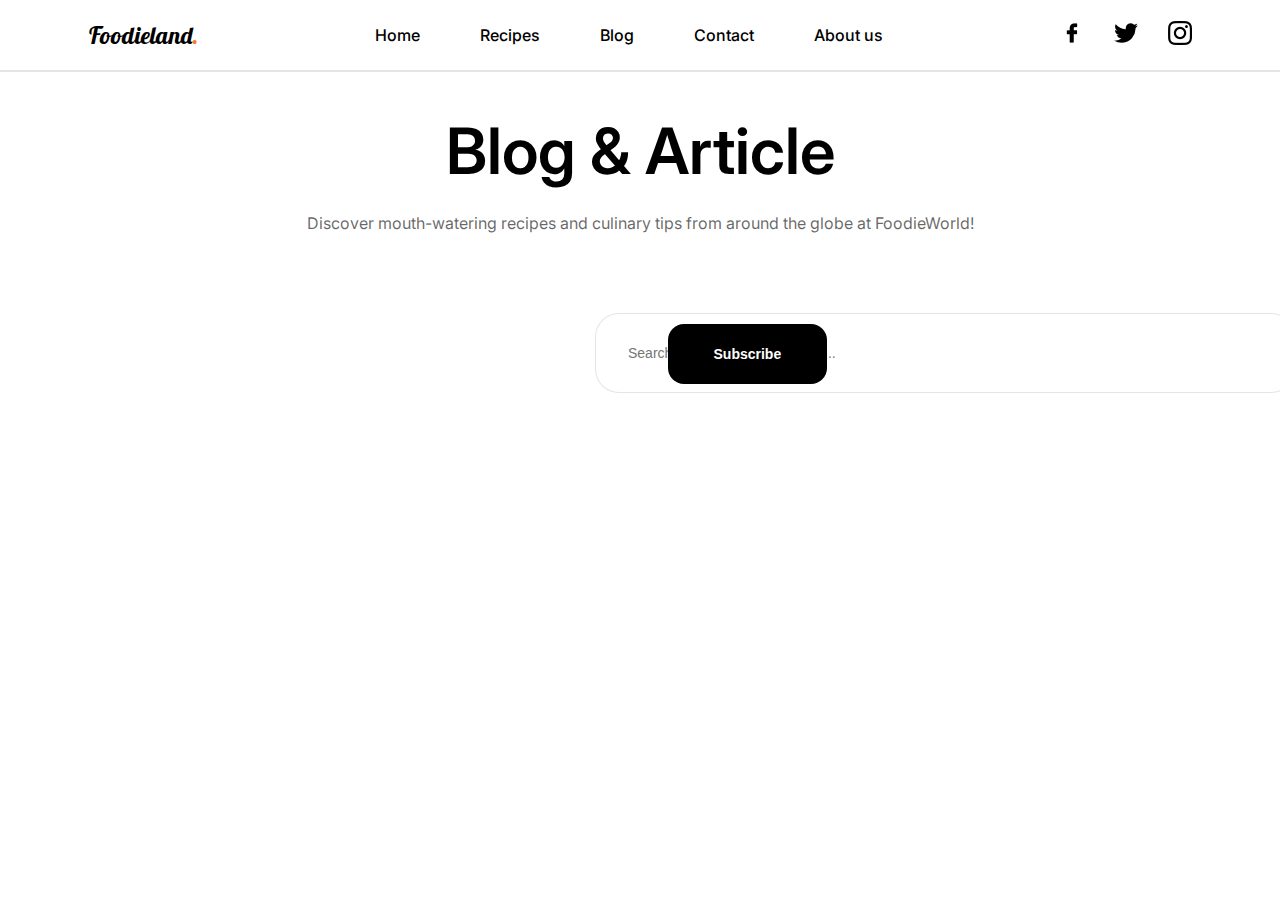
==== Blog.html @ c4a737d3 "blog page - blog section done" ====
<!DOCTYPE html>
<html lang="en">
  <head>
    <meta charset="UTF-8" />
    <meta name="viewport" content="width=device-width, initial-scale=1.0" />
    <link rel="stylesheet" href="./CSS_File/main.css" />
    <link rel="stylesheet" href="./CSS_File/blog.css" />
    <link
      rel="shortcut icon"
      href="./assets/title_icon.png"
      type="image/x-icon"
    />
    <title>FoodieWorld</title>
  </head>

  <body>
    <header>
      <!-- nav-bar section start  -->
      <nav>
        <h3>Foodieland<span>.</span></h3>
        <ul>
          <li><a href="index.html">Home</a></li>
          <li><a href="Recipe.html">Recipes</a></li>
          <li><a href="Blog.html">Blog</a></li>
          <li><a href="">Contact</a></li>
          <li><a href="">About us</a></li>
        </ul>
        <div class="nav-social">
          <a href=""><img src="./assets/facebook.png" alt="" /></a>
          <a href=""><img src="./assets/twitter.png" alt="" /></a>
          <a href=""><img src="./assets/instagram-black.png" alt="" /></a>
        </div>
      </nav>
      <!-- nav-bar section end -->

      <!-- horizontal line  -->
      <div class="hr"></div>

      <!-- blog and article section start  -->
      <section class="blog-container">
        <h1 class="heading">Blog & Article</h1>
        <p class="text">
          Discover mouth-watering recipes and culinary tips from around the
          globe at FoodieWorld!
        </p>

        <div class="inbox-container">
          <input type="email" placeholder="Search article, news or recipe......" />
          <button>Subscribe</button>
        </div>
      </section>
      <!-- blog and article section end -->
    </header>

    <main></main>

    <footer>
      <!-- inbox section start  -->
      <!-- <section class="inbox-container">
        <h2 class="heading">Deliciousness to your inbox</h2>
        <p class="text">
          Brings mouthwatering recipes, food inspiration, and irresistible
          flavors directly to your email, making mealtime a delightful
          experience. Savor the convenience of curated culinary delights at your
          fingertips
        </p>
        <input type="email" placeholder="Your email address..." />
        <button>Subscribe</button>
        <img class="inbox-img-1" src="./assets/kisspng-salad.png" alt="" />
        <img class="inbox-img-2" src="./assets/rucola.png" alt="" />
        <img class="inbox-img-3" src="./assets/Photo-plate.png" alt="" />
      </section> -->
      <!-- inbox section end  -->

      <!-- footer section start  -->
      <!-- <section class="footer-container">
        <div class="footer-header">
          <div>
            <h5>Foodieland<span>.</span></h5>
            <p class="text">Serving delicious moments, one bite at a time</p>
          </div>
          <ul>
            <li><a href="Recipe.html">Recipes</a></li>
            <li><a href="">Blog</a></li>
            <li><a href="">Contact</a></li>
            <li><a href="">About us</a></li>
          </ul>
        </div>
        <div class="hr"></div>
        <div class="footer-footer">
          <p>© 2020 Flowbase. Powered by <span>Webflow</span></p>
          <div class="footer-social">
            <a href=""><img src="./assets/facebook.png" alt="" /></a>
            <a href=""><img src="./assets/twitter.png" alt="" /></a>
            <a href=""><img src="./assets/instagram-black.png" alt="" /></a>
          </div>
        </div>
      </section> -->
      <!-- footer section end  -->
    </footer>
  </body>
</html>
---- CSS_File/main.css ----
@import url("https://fonts.googleapis.com/css2?family=Inter:ital,opsz,wght@0,14..32,100..900;1,14..32,100..900&display=swap");

@import url("https://fonts.googleapis.com/css2?family=Lobster&display=swap");

* {
  margin: 0;
  padding: 0;
  box-sizing: border-box;
}

body {
  font-family: "Inter", sans-serif;
}

/* common parts  */

.heading {
  color: black;
  font-size: 48px;
  font-weight: 600;
}

.text {
  color: #00000099;
  font-size: 16px;
  font-weight: 400;
}

/* nav-bar section  */

nav {
  display: flex;
  justify-content: space-around;
  align-items: center;
  padding: 20px 0;
}

nav > h3 {
  color: black;
  font-size: 24px;
  font-weight: 400;
  font-family: Lobster;
}

nav > h3 > span {
  color: #ff7426;
}

nav > ul {
  display: flex;
  gap: 60px;
}

nav > ul > li {
  list-style: none;
}

nav > ul > li > a {
  color: black;
  font-size: 16px;
  font-weight: 500;
  text-decoration: none;
}

.nav-social {
  display: flex;
  gap: 30px;
}

/* ------------- */

.hr {
  width: 100%;
  margin-bottom: 40px;
  border: 0.1px solid #0000001a;
}

/* footer section  */

.footer-header {
  display: flex;
  justify-content: space-around;
  align-items: center;
}

.footer-header h5 {
  font-family: Lobster;
  color: black;
  font-size: 24px;
  font-weight: 400;
}

.footer-header p {
  padding: 20px 0;
}

.footer-header h5 > span {
  color: #ff7426;
}

.footer-header ul {
  color: black;
  font-size: 16px;
  font-weight: 700;
  display: flex;
  gap: 30px;
}

.footer-header li {
  list-style: none;
}

.footer-header a {
  color: black;
  text-decoration: none;
}

.footer-footer {
  display: flex;
  justify-content: end;
  gap: 32%;
}

.footer-footer > p {
  width: fit-content;
  font-size: 18px;
  font-weight: 400;
  margin-bottom: 20px;
}

.footer-footer > p > span {
  color: #ff7967;
}

.footer-social > a {
  margin-right: 30px;
}

/* banner person  */

.banner-person {
  display: flex;
  align-items: center;
  gap: 16px;
}

.banner-person-details h5 {
  color: black;
  font-size: 16px;
  font-weight: 700;
  padding-bottom: 8px;
}

.banner-person-details p {
  color: #00000099;
  font-size: 14px;
  font-weight: 500;
}

/* recipe common card  */

.recipe-card-6 {
  max-width: 400px;
  height: 434px;
  padding: 16px;
  border-radius: 30px;
  background-image: linear-gradient(#e7f9fd00, #e7f9fd);
  position: relative;
  text-align: center;
  background-image: linear-gradient(#357355, #1d483b);
  border-radius: 0;
}

.recipe-card-6 h3 {
  font-family: Lobster;
  color: white;
  font-size: 24px;
  font-weight: 400;
}

.recipe-card-6 img {
  height: 300px;
}

.recipe-card-6 p {
  color: #ffffff99;
  font-size: 14px;
  font-weight: 500;
}

/* inbox section  */

.inbox-container {
  text-align: center;
  padding: 80px 345px;
  margin: 0 250px;
  border-radius: 60px;
  background-color: #e7f9fd;
  position: relative;
  margin-bottom: 100px;
}

.inbox-container p {
  width: 620px;
  padding: 24px 0 50px;
  margin: auto;
}

.inbox-container input {
  width: 480px;
  height: 80px;
  color: #00000066;
  font-size: 14px;
  font-weight: 500;
  padding: 32px;
  border-radius: 24px;
  border: none;
  background-color: white;
}

.inbox-container button {
  color: white;
  font-size: 14px;
  font-weight: 600;
  padding: 22px 46px;
  border: none;
  border-radius: 16px;
  background-color: black;
  position: absolute;
  bottom: 21%;
  right: 33.5%;
}

.inbox-container button:hover {
  cursor: pointer;
}

.inbox-img-1 {
  position: absolute;
  bottom: 0;
  left: 0;
  border-radius: 0 0 0 60px;
}

.inbox-img-2 {
  position: absolute;
  bottom: 20%;
  right: 19%;
}

.inbox-img-3 {
  position: absolute;
  bottom: 0;
  right: 0;
  border-radius: 0 0 60px 0;
}

/* delicious card container section  */

.delicious-card-container {
  width: fit-content;
  display: grid;
  grid-template-columns: repeat(4, 1fr);
  margin: auto;
  gap: 50px;
}

.delicious-card {
  width: 290px;
}

.delicious-card img {
  border-radius: 20px;
}

.delicious-card h5 {
  font-size: 18px;
  font-weight: 600;
  padding: 10px 0 20px;
}


/* recipe flex  */
.recipe-content {
  display: flex;
  justify-content: start;
  align-items: center;
  gap: 30px;
}

.recipe-time,
.recipe-eat {
  display: flex;
  justify-content: center;
  align-items: center;
  gap: 10px;
}









/* Responsive section  */

@media screen and (max-width: 576px) {
  /* nav-bar section  */

  nav {
    justify-content: space-between;
    margin: 0 16px;
  }

  nav > ul {
    display: none;
  }

  /* footer section  */

  .footer-header {
    flex-direction: column;
  }

  .footer-header ul {
    padding-bottom: 30px;
  }

  .footer-footer {
    justify-content: center;
    gap: 10px;
  }

  .footer-footer p {
    font-size: 14px;
  }

  .footer-social > a {
    margin: 0;
    margin-left: 7px;
  }

  .footer-social img {
    height: 20px;
    gap: 10px;
  }

  /* inbox section  */

  .inbox-container {
    margin: 0 16px 50px;
    padding: 20px;
    border-radius: 0;
  }

  .inbox-container h2 {
    font-size: 24px;
  }

  .inbox-container p {
    width: 100%;
  }

  .inbox-container input {
    width: 100%;
    height: 50px;
  }

  .inbox-container button {
    position: relative;
    margin-left: 200px;
    margin-top: 20px;
    padding: 20px 32px;
  }

  .inbox-container img {
    width: 20%;
    border-radius: 0;
  }

  .inbox-img-2 {
    top: 40%;
    right: 10%;
  }
  
  /* delicious card container section  */

  .delicious-card-container {
    grid-template-columns: repeat(1, 1fr);
    margin: auto;
    gap: 50px;
  }



}
---- CSS_File/blog.css ----
/* blog and acticle section  */

.blog-container h1 {
  font-size: 64px;
  text-align: center;
}

.blog-container p {
  text-align: center;
  padding-top: 24px;
}

.inbox-container {
  background-color: white;
}

.inbox-container input {
  border: 1px solid #0000001a;
  width: 700px;
}

.inbox-container button {
  bottom: 37%;
  right: 26%;
}

@media screen and (max-width: 576px) {
  /* blog and article section  */

  .blog-container h1 {
    font-size: 48px;
   
  }

  .blog-container p {
    margin: 0 16px;
  }

  .inbox-container input {
    width: 100%;
  }

  .inbox-container button {
    right: 35%;
  }
}
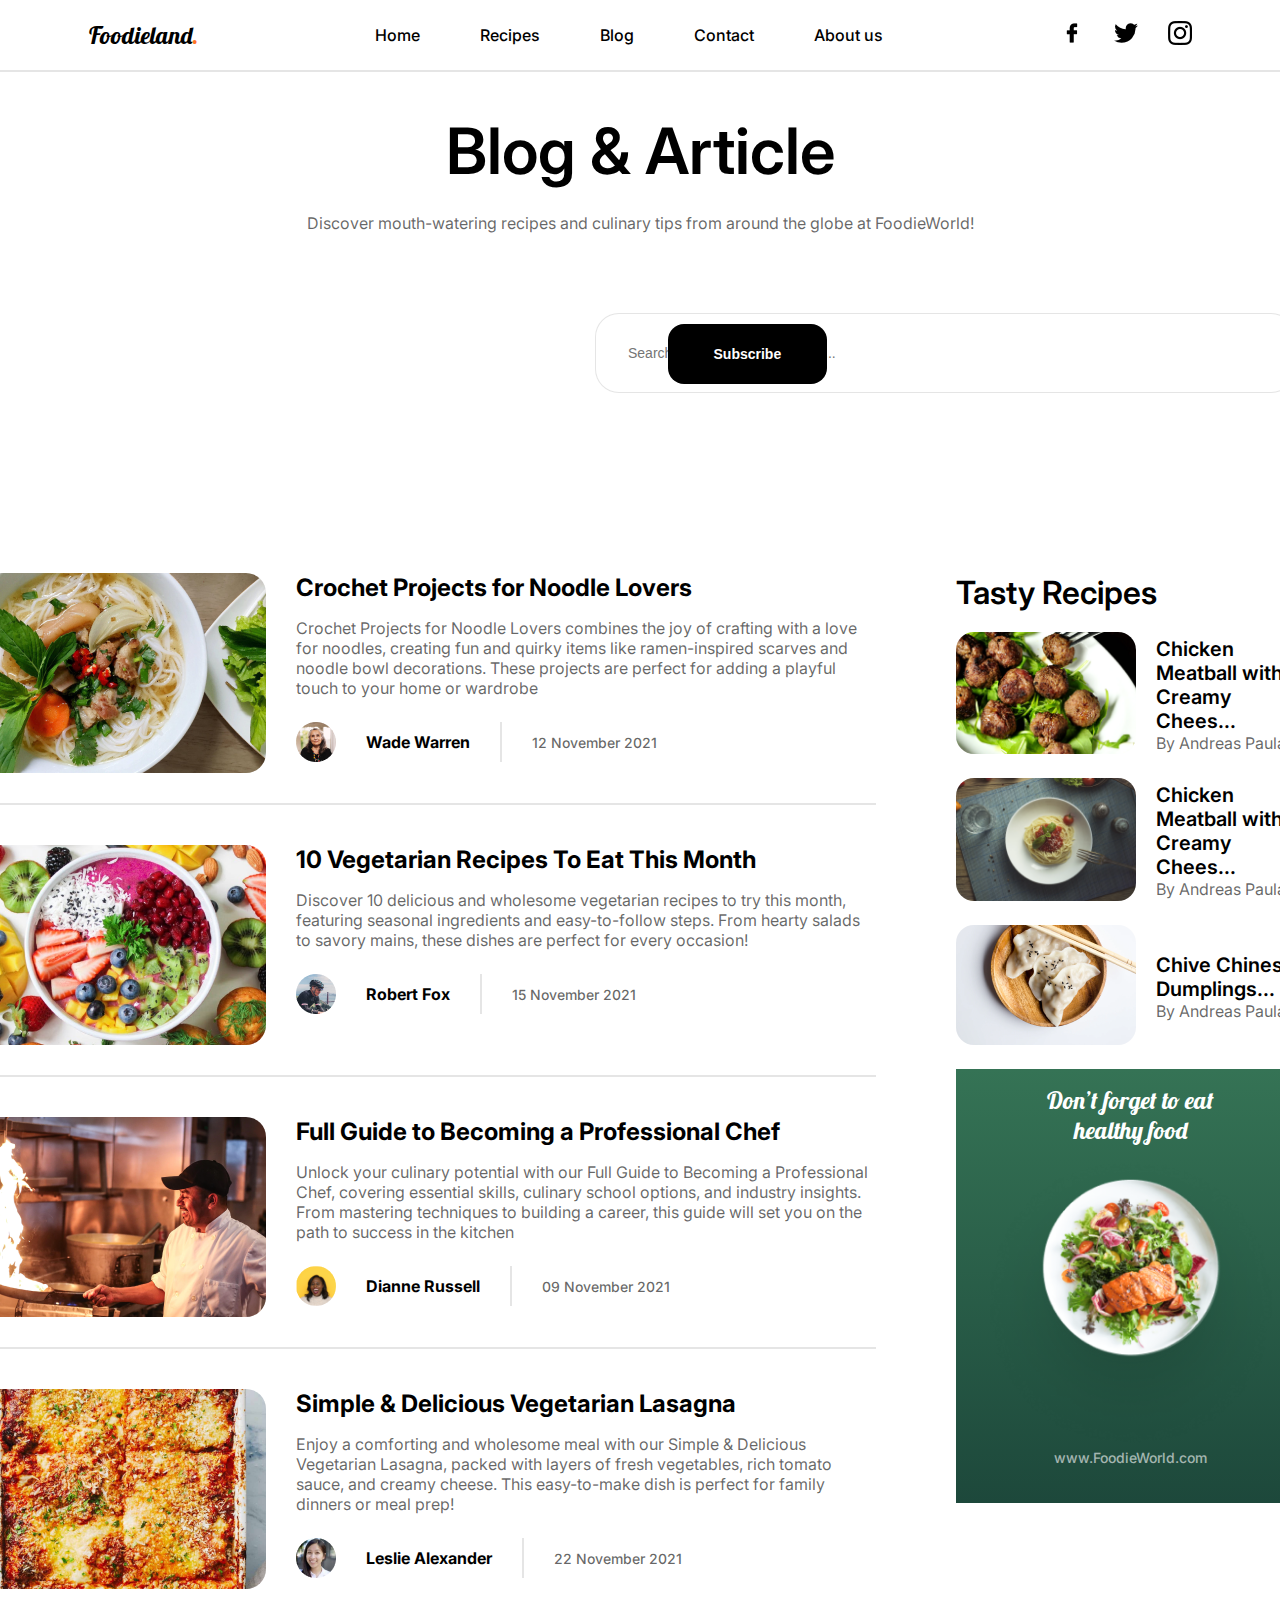
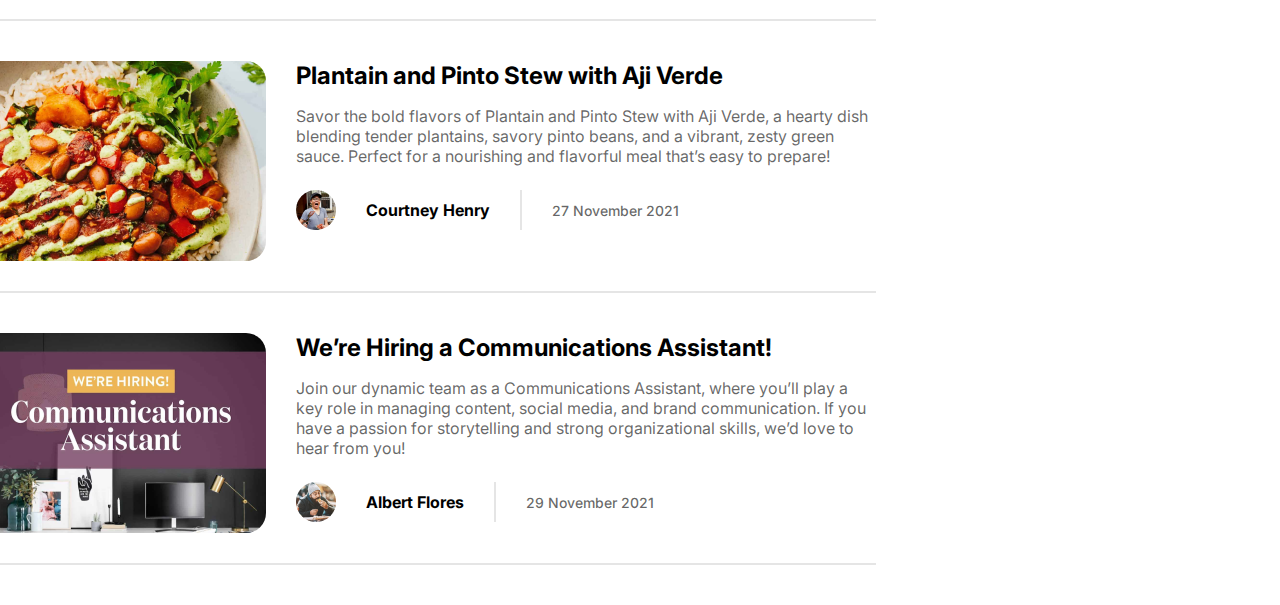
==== commit 458e21c1: "fav recipe section done" ====
--- a/Blog.html
+++ b/Blog.html
@@ -45,14 +45,193 @@
         </p>
 
         <div class="inbox-container">
-          <input type="email" placeholder="Search article, news or recipe......" />
+          <input
+            type="email"
+            placeholder="Search article, news or recipe......"
+          />
           <button>Subscribe</button>
         </div>
       </section>
       <!-- blog and article section end -->
     </header>
 
-    <main></main>
+    <main>
+      <!-- fav recipe section start  -->
+      <section class="fav-recipe-container">
+        <div class="fav-recipe-content">
+          <div class="fav-recipe-card">
+            <img src="assets/ramen-soup.png" alt="" />
+            <div class="fav-recipe-details">
+              <h2>Crochet Projects for Noodle Lovers</h2>
+              <p class="text">
+                Crochet Projects for Noodle Lovers combines the joy of crafting
+                with a love for noodles, creating fun and quirky items like
+                ramen-inspired scarves and noodle bowl decorations. These
+                projects are perfect for adding a playful touch to your home or
+                wardrobe
+              </p>
+              <div class="fav-recipe-person">
+                <img src="assets/wade.png" alt="" />
+                <h5>Wade Warren</h5>
+                <div class="vertical-hr"></div>
+                <p>12 November 2021</p>
+              </div>
+            </div>
+          </div>
+
+          <div class="hr"></div>
+
+          <div class="fav-recipe-card">
+            <img src="assets/fruit-salad.png" alt="" />
+            <div class="fav-recipe-details">
+              <h2>10 Vegetarian Recipes To Eat This Month</h2>
+              <p class="text">
+                Discover 10 delicious and wholesome vegetarian recipes to try
+                this month, featuring seasonal ingredients and easy-to-follow
+                steps. From hearty salads to savory mains, these dishes are
+                perfect for every occasion!
+              </p>
+              <div class="fav-recipe-person">
+                <img src="assets/robert.png" alt="" />
+                <h5>Robert Fox</h5>
+                <div class="vertical-hr"></div>
+                <p>15 November 2021</p>
+              </div>
+            </div>
+          </div>
+
+          <div class="hr"></div>
+
+          <div class="fav-recipe-card">
+            <img src="assets/man_cooking.png" alt="" />
+            <div class="fav-recipe-details">
+              <h2>Full Guide to Becoming a Professional Chef</h2>
+              <p class="text">
+                Unlock your culinary potential with our Full Guide to Becoming a
+                Professional Chef, covering essential skills, culinary school
+                options, and industry insights. From mastering techniques to
+                building a career, this guide will set you on the path to
+                success in the kitchen
+              </p>
+              <div class="fav-recipe-person">
+                <img src="assets/dianne.png" alt="" />
+                <h5>Dianne Russell</h5>
+                <div class="vertical-hr"></div>
+                <p>09 November 2021</p>
+              </div>
+            </div>
+          </div>
+
+          <div class="hr"></div>
+
+          <div class="fav-recipe-card">
+            <img src="assets/lasagna.png" alt="" />
+            <div class="fav-recipe-details">
+              <h2>Simple & Delicious Vegetarian Lasagna</h2>
+              <p class="text">
+                Enjoy a comforting and wholesome meal with our Simple &
+                Delicious Vegetarian Lasagna, packed with layers of fresh
+                vegetables, rich tomato sauce, and creamy cheese. This
+                easy-to-make dish is perfect for family dinners or meal prep!
+              </p>
+              <div class="fav-recipe-person">
+                <img src="assets/leslie.png" alt="" />
+                <h5>Leslie Alexander</h5>
+                <div class="vertical-hr"></div>
+                <p>22 November 2021</p>
+              </div>
+            </div>
+          </div>
+
+          <div class="hr"></div>
+
+          <div class="fav-recipe-card">
+            <img src="assets/pinto-stew.png" alt="" />
+            <div class="fav-recipe-details">
+              <h2>Plantain and Pinto Stew with Aji Verde</h2>
+              <p class="text">
+                Savor the bold flavors of Plantain and Pinto Stew with Aji
+                Verde, a hearty dish blending tender plantains, savory pinto
+                beans, and a vibrant, zesty green sauce. Perfect for a
+                nourishing and flavorful meal that’s easy to prepare!
+              </p>
+              <div class="fav-recipe-person">
+                <img src="assets/henry.png" alt="" />
+                <h5>Courtney Henry</h5>
+                <div class="vertical-hr"></div>
+                <p>27 November 2021</p>
+              </div>
+            </div>
+          </div>
+
+          <div class="hr"></div>
+
+          <div class="fav-recipe-card">
+            <img src="assets/commun-assistant.png" alt="" />
+            <div class="fav-recipe-details">
+              <h2>We’re Hiring a Communications Assistant!</h2>
+              <p class="text">
+                Join our dynamic team as a Communications Assistant, where
+                you’ll play a key role in managing content, social media, and
+                brand communication. If you have a passion for storytelling and
+                strong organizational skills, we’d love to hear from you!
+              </p>
+              <div class="fav-recipe-person">
+                <img src="assets/albert.png" alt="" />
+                <h5>Albert Flores</h5>
+                <div class="vertical-hr"></div>
+                <p>29 November 2021</p>
+              </div>
+            </div>
+          </div>
+
+          <div class="hr"></div>
+        </div>
+
+        <div class="other-recipe-section">
+          <h1>Tasty Recipes</h1>
+
+          <div class="other-recipe-content">
+            <div class="other-recipe">
+              <div class="recipe-img">
+                <img src="assets/meat-ball.png" alt="" />
+              </div>
+              <div class="recipe-info">
+                <h3>Chicken Meatball with Creamy Chees...</h3>
+                <p class="text">By Andreas Paula</p>
+              </div>
+            </div>
+
+            <div class="other-recipe">
+              <div class="recipe-img">
+                <img src="assets/pasta.png" alt="" />
+              </div>
+              <div class="recipe-info">
+                <h3>Chicken Meatball with Creamy Chees...</h3>
+                <p class="text">By Andreas Paula</p>
+              </div>
+            </div>
+
+            <div class="other-recipe">
+              <div class="recipe-img">
+                <img src="assets/dumplings.png" alt="" />
+              </div>
+              <div class="recipe-info">
+                <h3>Chive Chinese Dumplings...</h3>
+                <p class="text">By Andreas Paula</p>
+              </div>
+            </div>
+
+            <div class="recipe-card-6">
+              <h3>Don’t forget to eat <br />healthy food</h3>
+              <img src="./assets/image.png" alt="" />
+              <p>www.FoodieWorld.com</p>
+            </div>
+          </div>
+        </div>
+      </section>
+      <!-- fav recipe section end  -->
+    </main>
 
     <footer>
       <!-- inbox section start  -->
--- a/CSS_File/main.css
+++ b/CSS_File/main.css
@@ -297,6 +297,35 @@
 }
 
 
+/* other recipes section  */
+.other-recipe-section {
+  width: 400px;
+}
+
+.other-recipe-section h1 {
+  color: #000;
+  font-size: 32px;
+  font-weight: 600;
+  padding-bottom: 20px;
+}
+
+.other-recipe {
+  display: flex;
+  align-items: center;
+  gap: 20px;
+  padding-bottom: 20px;
+}
+
+.recipe-img img {
+  width: 180px;
+  border-radius: 18px;
+}
+
+.recipe-info h3 {
+  color: black;
+  font-size: 20px;
+  font-weight: 600;
+}
 
 
 
@@ -393,6 +422,38 @@
     gap: 50px;
   }
 
-
-
-}
+  /* other recipe section  */
+
+  .other-recipe-section {
+    width: 100%;
+  }
+
+  .other-recipe-content {
+    display: flex;
+    flex-direction: column-reverse;
+  }
+
+  .other-recipe-section h1 {
+    text-align: center;
+    text-decoration: underline;
+  }
+
+  .other-recipe {
+    margin: 0 16px;
+  }
+
+  .recipe-img img {
+    width: 100%;
+  }
+
+  .recipe-card-6 {
+    margin: 0 16px;
+  }
+
+  .recipe-card-6 {
+    margin-bottom: 24px;
+  }
+
+
+
+}
--- a/CSS_File/blog.css
+++ b/CSS_File/blog.css
@@ -24,12 +24,60 @@
   right: 26%;
 }
 
+/* fav recipe section  */
+.fav-recipe-container {
+  display: flex;
+  justify-content: center;
+  align-items: start;
+  gap: 80px;
+}
+
+.fav-recipe-card {
+  width: 900px;
+  display: flex;
+  align-items: start;
+  gap: 30px;
+  margin-bottom: 30px;
+}
+
+.fav-recipe-card > img {
+  border-radius: 20px;
+}
+
+.fav-recipe-person {
+  display: flex;
+  align-items: center;
+  gap: 30px;
+}
+
+.fav-recipe-person h5 {
+  font-size: 16px;
+  font-weight: 700;
+}
+
+.fav-recipe-person > p {
+  color: #00000099;
+  font-size: 14px;
+  font-weight: 500;
+}
+
+.fav-recipe-details > p {
+  padding-top: 16px;
+  padding-bottom: 24px;
+}
+
+.vertical-hr {
+  height: 40px;
+  border: 1px solid #0000001a;
+}
+
+/* Resonsive section  */
+
 @media screen and (max-width: 576px) {
   /* blog and article section  */
 
   .blog-container h1 {
     font-size: 48px;
-   
   }
 
   .blog-container p {
@@ -43,4 +91,33 @@
   .inbox-container button {
     right: 35%;
   }
+
+  /* fav recipe section  */
+  .fav-recipe-container {
+    flex-direction: column-reverse;
+    justify-content: center;
+    align-items: start;
+    gap: 80px;
+  }
+
+  .fav-recipe-card {
+    width: 100%;
+    flex-direction: column;
+    justify-content: center;
+    gap: 16px;
+    margin-bottom: 50px;
+  }
+
+  .fav-recipe-card > img {
+    margin: 0 auto;
+  }
+
+  .fav-recipe-details {
+    text-align: center;
+    margin: 0 16px;
+  }
+
+  .fav-recipe-person {
+    gap: 20px;
+  }
 }
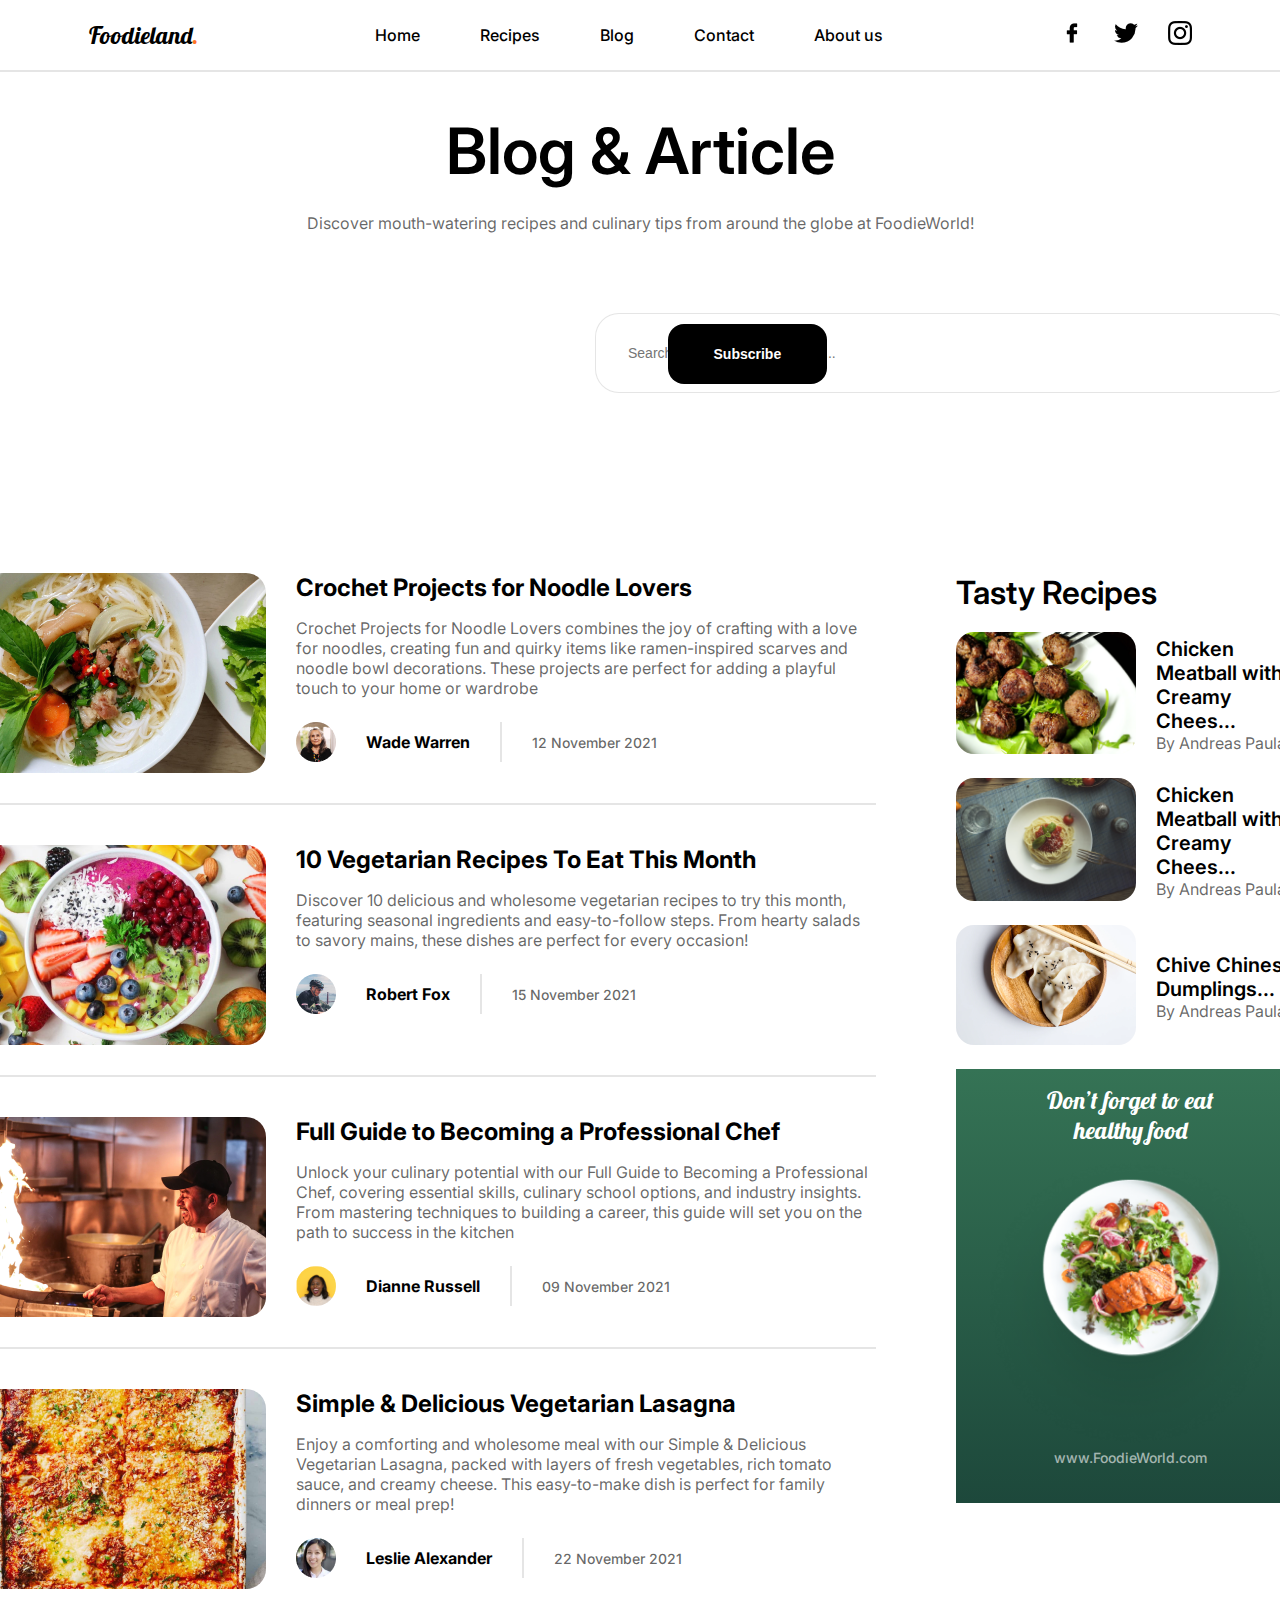
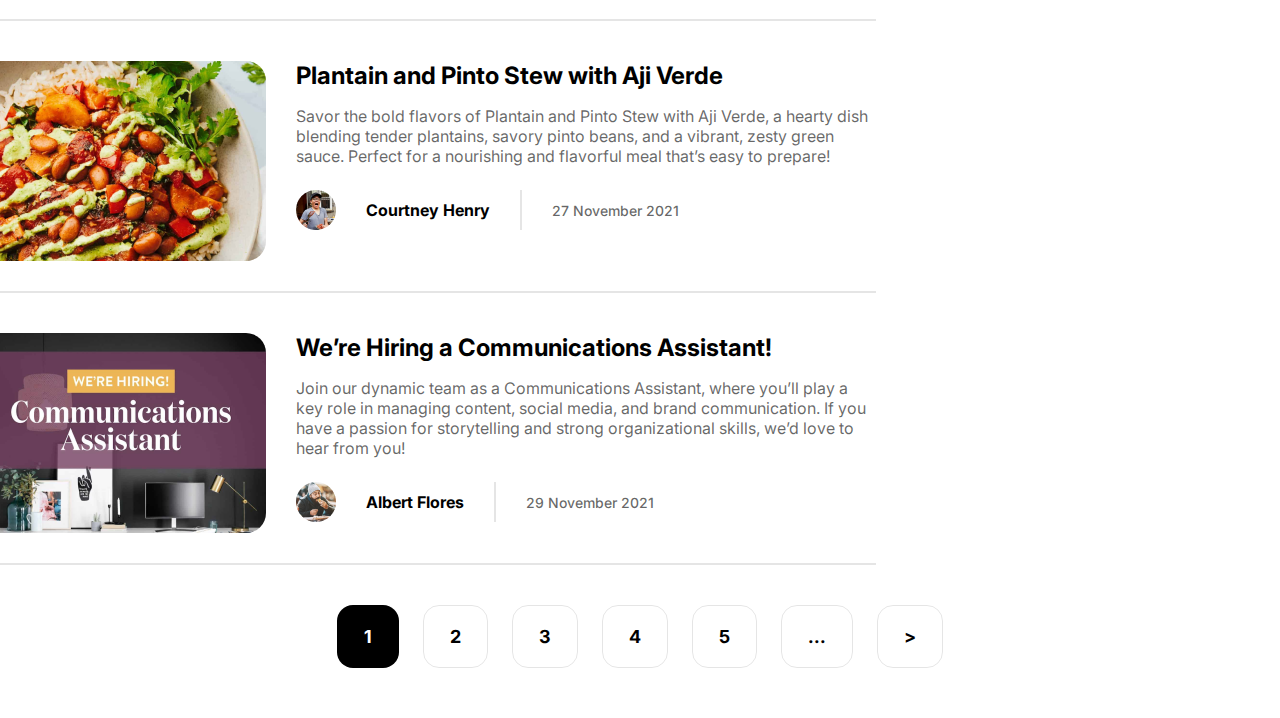
==== commit eea0b6a5: "pagination section done" ====
--- a/Blog.html
+++ b/Blog.html
@@ -231,6 +231,32 @@
         </div>
       </section>
       <!-- fav recipe section end  -->
+
+      <!-- Pagination section start  -->
+       <section class="pagination-container">
+        <div class="pagination-card-1">
+          1
+        </div>
+        <div class="pagination-card-2">
+          2
+        </div>
+        <div class="pagination-card-3">
+          3
+        </div>
+        <div class="pagination-card-4">
+          4
+        </div>
+        <div class="pagination-card-5">
+          5
+        </div>
+        <div class="pagination-card-6">
+          ...
+        </div>
+        <div class="pagination-card-7">
+          >
+        </div>
+       </section>
+      <!-- Pagination section end  -->
     </main>
 
     <footer>
--- a/CSS_File/blog.css
+++ b/CSS_File/blog.css
@@ -71,6 +71,36 @@
   border: 1px solid #0000001a;
 }
 
+/* pagination section */
+
+.pagination-container {
+  display: flex;
+  justify-content: center;
+  gap: 24px;
+  margin-bottom: 50px;
+}
+
+.pagination-card-1,
+.pagination-card-2,
+.pagination-card-3,
+.pagination-card-4,
+.pagination-card-5,
+.pagination-card-6,
+.pagination-card-7 {
+  width: fit-content;
+  font-size: 18px;
+  font-weight: 700;
+  padding: 20px 26px;
+  border-radius: 16px;
+  border: 1px solid #0000001a;
+  cursor: pointer;
+}
+
+.pagination-card-1 {
+  color: white;
+  background-color: black;
+}
+
 /* Resonsive section  */
 
 @media screen and (max-width: 576px) {
@@ -120,4 +150,29 @@
   .fav-recipe-person {
     gap: 20px;
   }
+
+  /* pagination section */
+
+  .pagination-container {
+    display: flex;
+    justify-content: center;
+    gap: 10px;
+    margin-bottom: 50px;
+  }
+
+  .pagination-card-1,
+  .pagination-card-2,
+  .pagination-card-3,
+  .pagination-card-4,
+  .pagination-card-5,
+  .pagination-card-6,
+  .pagination-card-7 {
+    width: fit-content;
+    font-size: 12px;
+    font-weight: 700;
+    padding: 10px 16px;
+    border-radius: 12px;
+    border: 1px solid #0000001a;
+    cursor: pointer;
+  }
 }
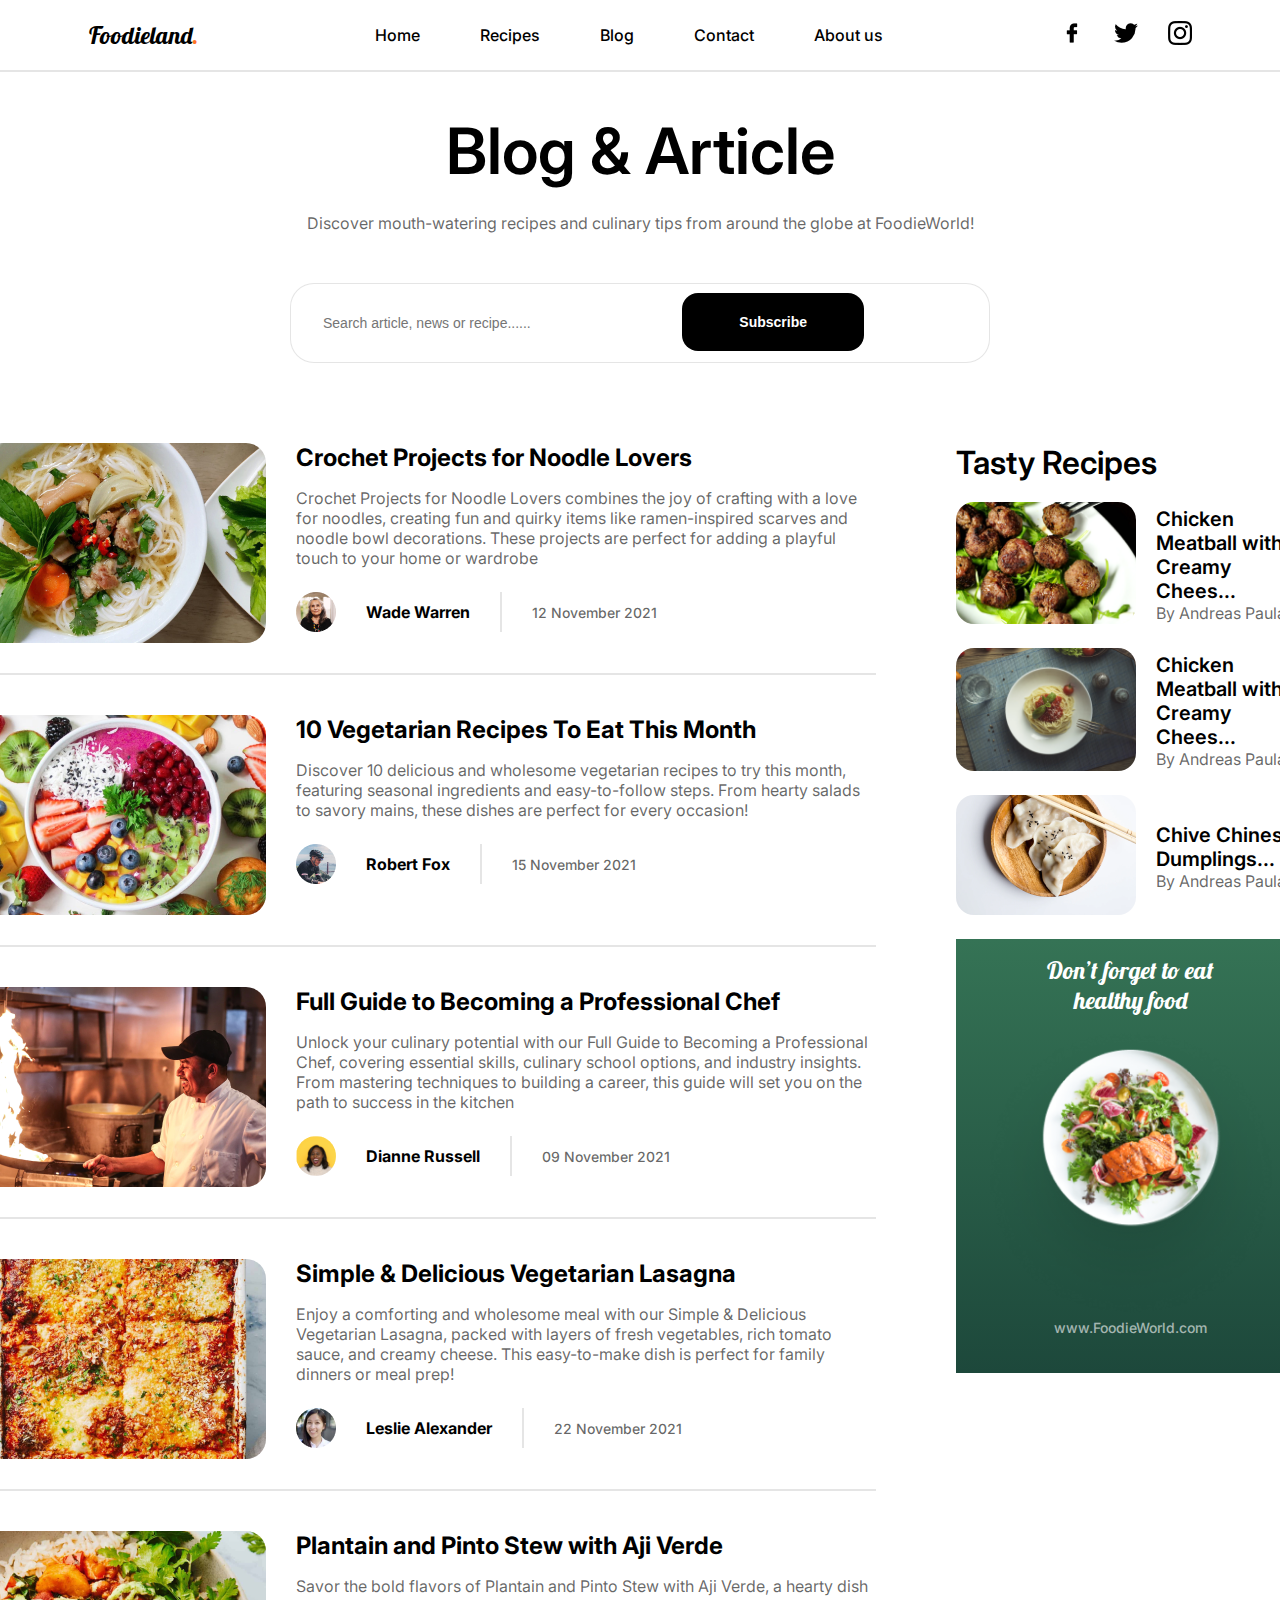
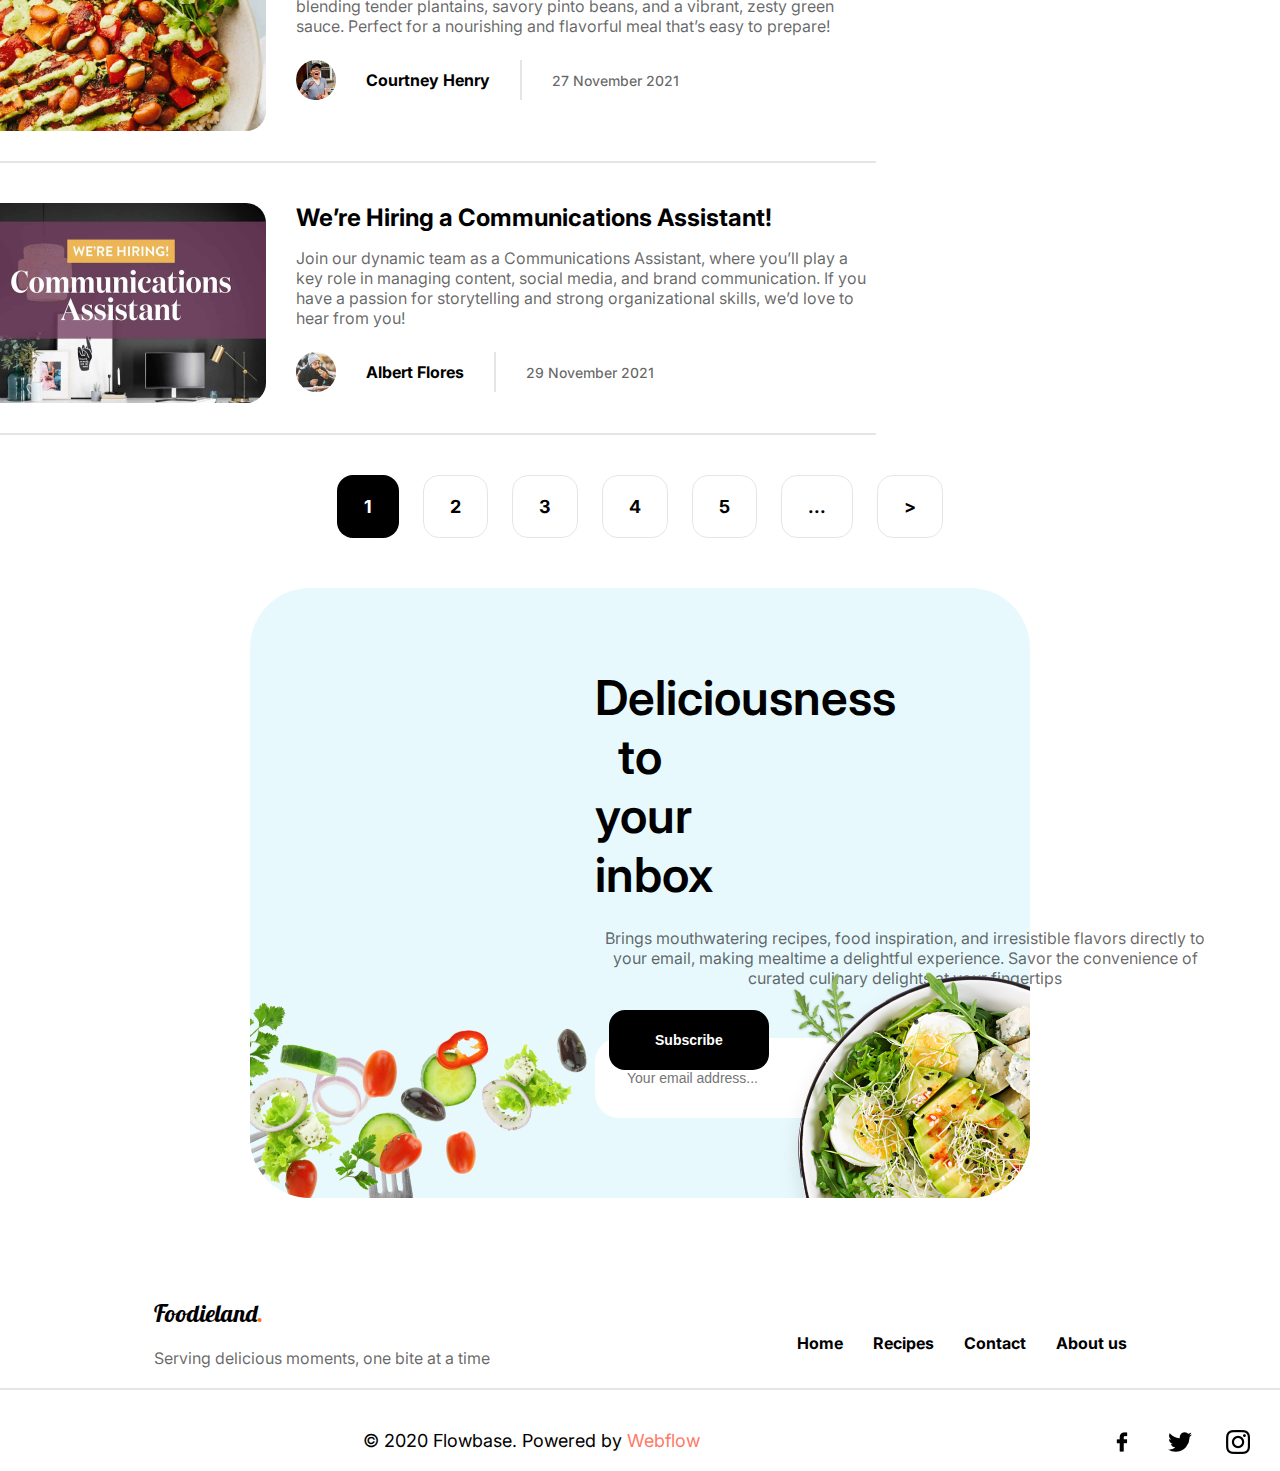
==== commit 9201244b: "fix blog input section and add inbox section and footer section" ====
--- a/Blog.html
+++ b/Blog.html
@@ -44,7 +44,7 @@
           globe at FoodieWorld!
         </p>
 
-        <div class="inbox-container">
+        <div class="blog-input">
           <input
             type="email"
             placeholder="Search article, news or recipe......"
@@ -233,35 +233,21 @@
       <!-- fav recipe section end  -->
 
       <!-- Pagination section start  -->
-       <section class="pagination-container">
-        <div class="pagination-card-1">
-          1
-        </div>
-        <div class="pagination-card-2">
-          2
-        </div>
-        <div class="pagination-card-3">
-          3
-        </div>
-        <div class="pagination-card-4">
-          4
-        </div>
-        <div class="pagination-card-5">
-          5
-        </div>
-        <div class="pagination-card-6">
-          ...
-        </div>
-        <div class="pagination-card-7">
-          >
-        </div>
-       </section>
+      <section class="pagination-container">
+        <div class="pagination-card-1">1</div>
+        <div class="pagination-card-2">2</div>
+        <div class="pagination-card-3">3</div>
+        <div class="pagination-card-4">4</div>
+        <div class="pagination-card-5">5</div>
+        <div class="pagination-card-6">...</div>
+        <div class="pagination-card-7">></div>
+      </section>
       <!-- Pagination section end  -->
     </main>
 
     <footer>
       <!-- inbox section start  -->
-      <!-- <section class="inbox-container">
+      <section class="inbox-container">
         <h2 class="heading">Deliciousness to your inbox</h2>
         <p class="text">
           Brings mouthwatering recipes, food inspiration, and irresistible
@@ -274,19 +260,19 @@
         <img class="inbox-img-1" src="./assets/kisspng-salad.png" alt="" />
         <img class="inbox-img-2" src="./assets/rucola.png" alt="" />
         <img class="inbox-img-3" src="./assets/Photo-plate.png" alt="" />
-      </section> -->
+      </section>
       <!-- inbox section end  -->
 
       <!-- footer section start  -->
-      <!-- <section class="footer-container">
+      <section class="footer-container">
         <div class="footer-header">
           <div>
             <h5>Foodieland<span>.</span></h5>
             <p class="text">Serving delicious moments, one bite at a time</p>
           </div>
           <ul>
+            <li><a href="index.html">Home</a></li>
             <li><a href="Recipe.html">Recipes</a></li>
-            <li><a href="">Blog</a></li>
             <li><a href="">Contact</a></li>
             <li><a href="">About us</a></li>
           </ul>
@@ -300,7 +286,7 @@
             <a href=""><img src="./assets/instagram-black.png" alt="" /></a>
           </div>
         </div>
-      </section> -->
+      </section>
       <!-- footer section end  -->
     </footer>
   </body>
--- a/CSS_File/blog.css
+++ b/CSS_File/blog.css
@@ -10,18 +10,36 @@
   padding-top: 24px;
 }
 
-.inbox-container {
-  background-color: white;
-}
-
-.inbox-container input {
+.blog-input {
+  text-align: center;
+  position: relative;
+  margin: 50px 0 80px;
+}
+
+.blog-input input {
+  color: #00000066;
+  font-size: 14px;
+  font-weight: 500;
+  width: 700px;
+  height: 80px;
+  padding: 32px;
+  border-radius: 24px;
   border: 1px solid #0000001a;
-  width: 700px;
-}
-
-.inbox-container button {
-  bottom: 37%;
-  right: 26%;
+}
+
+.blog-input button {
+  color: white;
+  font-size: 14px;
+  font-weight: 600;
+  padding: 21px 57px;
+  border-radius: 16px;
+  border: none;
+  background-color: black;
+  cursor: pointer;
+
+  position: absolute;
+  bottom: 15%;
+  right: 32.5%;
 }
 
 /* fav recipe section  */
@@ -114,13 +132,22 @@
     margin: 0 16px;
   }
 
-  .inbox-container input {
-    width: 100%;
-  }
-
-  .inbox-container button {
-    right: 35%;
-  }
+  .blog-input {
+    text-align: center;
+    position: relative;
+    margin: 50px 0 150px;
+  }
+  
+  .blog-input input {
+    width: 90%;
+  }
+  
+  .blog-input button {
+    bottom: -90px;
+    right: 103px;
+  }
+  
+
 
   /* fav recipe section  */
   .fav-recipe-container {
